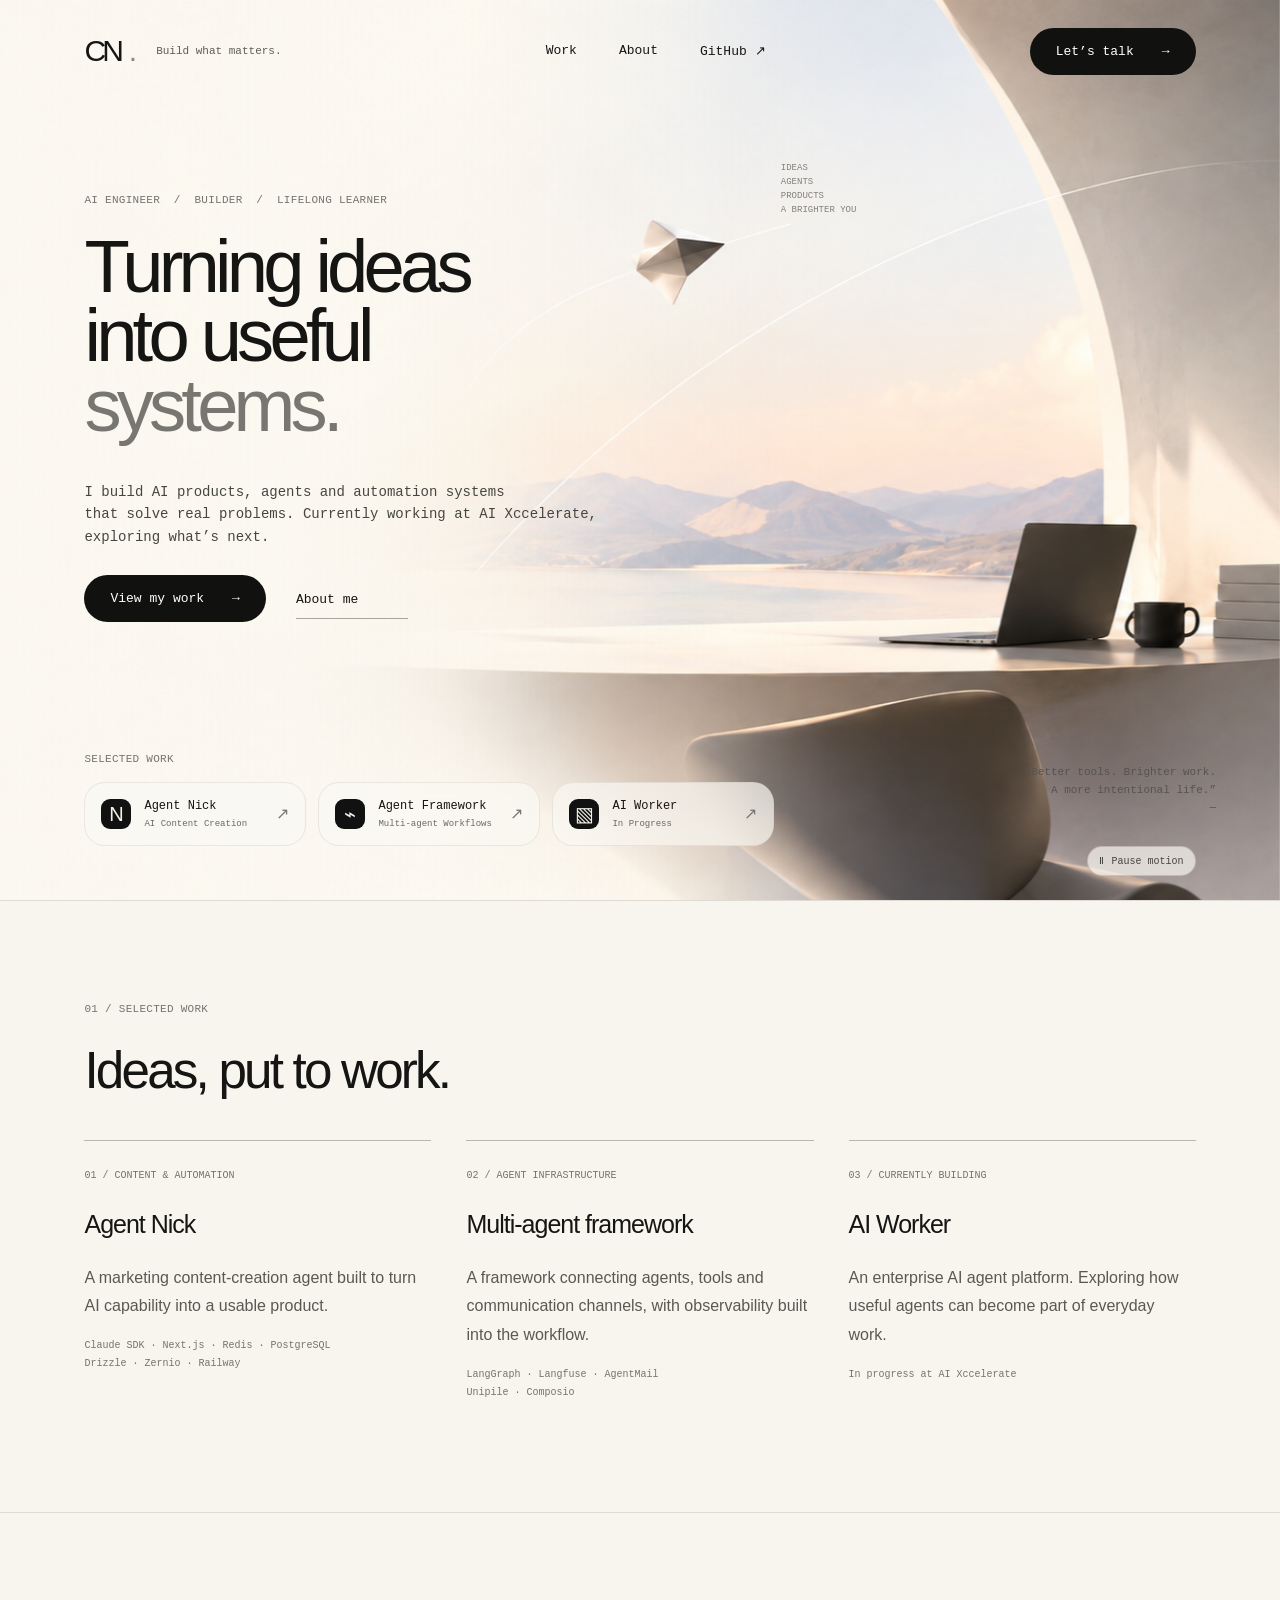
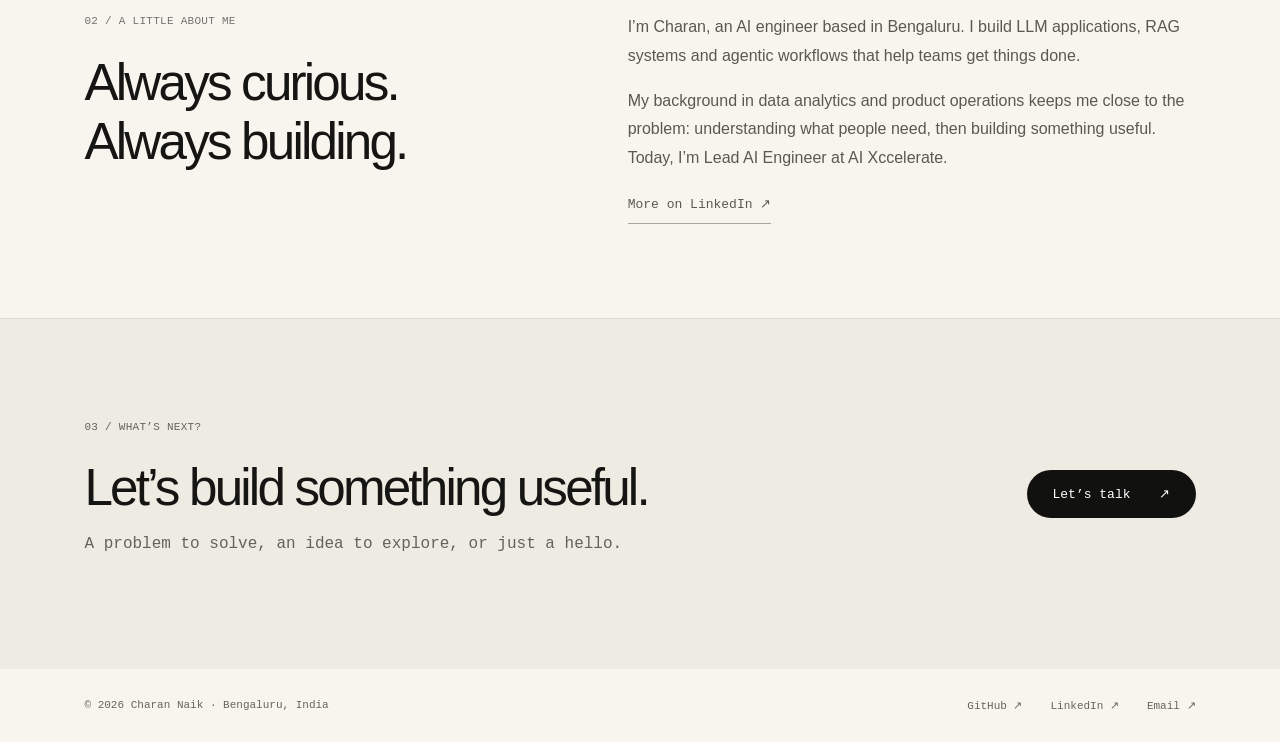
==== index.html @ dcaf759e "Build portfolio with warm workspace design and animated background" ====
<!doctype html>
<html lang="en">
<head>
<meta charset="utf-8">
<meta name="viewport" content="width=device-width,initial-scale=1">
<link rel="icon" href="data:,">
<title>Charan Naik — Build what matters.</title>
<meta name="description" content="Charan Naik builds AI products, agents, and automation systems. Explore selected work and get in touch.">
<style>
:root{--paper:#f8f5ef;--ink:#151513;--muted:#72716d;--line:#dedbd4;font-family:Arial,Helvetica,sans-serif;color:var(--ink);background:var(--paper)}
*{box-sizing:border-box}html{scroll-behavior:smooth}body{margin:0}a{color:inherit;text-decoration:none}button{font:inherit}a:focus-visible,summary:focus-visible{outline:2px solid #76664c;outline-offset:6px}::selection{background:#ded4c2}.mono,nav,.button,.text-link,.project-link,footer,summary{font-family:'SFMono-Regular',Consolas,'Liberation Mono',monospace}
.hero{position:relative;isolation:isolate;min-height:850px;height:100svh;max-height:1120px;overflow:hidden;padding:0 6.6%}.backdrop{position:absolute;inset:0;width:100%;height:100%;object-fit:cover;object-position:center;z-index:-2}.hero:after{content:'';position:absolute;inset:0;z-index:-1;background:linear-gradient(90deg,rgba(248,245,239,.45),transparent 65%)}
header{height:102px;display:flex;align-items:center;justify-content:space-between;gap:32px}.brand{display:flex;align-items:center;gap:23px}.monogram{font-size:30px;letter-spacing:-4px}.monogram span{color:#8b8982;padding-left:9px}.tagline{font-size:11px;color:#5d5c57}nav{display:flex;gap:42px;font-size:13px}nav a{padding:10px 0;border-bottom:1px solid transparent}nav a:hover{border-color:var(--ink)}.button{display:inline-flex;gap:28px;align-items:center;justify-content:center;background:#111210;color:#fff;border-radius:40px;padding:16px 26px;font-size:13px;transition:transform .2s,background .2s}.button:hover{background:#34352f;transform:translateY(-2px)}.intro{padding-top:clamp(75px,10vh,140px);max-width:680px}.eyebrow{font-size:11px;font-weight:400;letter-spacing:.025em;color:#74736f;margin:0 0 22px;line-height:1.6}h1{font-size:clamp(66px,5.8vw,104px);font-weight:400;letter-spacing:-.065em;line-height:.94;margin:0}h1 span{color:#777671}.description{font-size:14px;line-height:1.6;max-width:545px;margin:40px 0 27px;color:#464641}.actions{display:flex;align-items:center;gap:30px}.text-link{padding:14px 0 11px;border-bottom:1px solid #a7a59e;min-width:112px;font-size:13px}.text-link:hover{border-color:#111}.selected{position:absolute;bottom:6%;left:6.6%;width:min(690px,62%)}.selected .eyebrow{margin-bottom:13px}.project-links{display:grid;grid-template-columns:repeat(3,1fr);gap:12px}.project-link{display:flex;align-items:center;gap:13px;border:1px solid rgba(195,190,180,.3);border-radius:21px;padding:16px;background:rgba(250,248,243,.7);backdrop-filter:blur(10px);transition:background .2s,transform .2s}.project-link:hover{background:#fff;transform:translateY(-4px)}.project-icon{width:30px;height:30px;background:#111;color:#f4f3eb;border-radius:9px;display:grid;place-items:center;font:20px Arial;flex-shrink:0}.project-link strong{font-size:12px;font-weight:400;display:block}.project-link small{font-size:9px;color:#696862;display:block;margin-top:6px;white-space:nowrap}.arrow{margin-left:auto;color:#777}.floating-note{position:absolute;left:61%;top:18%;font-size:9px;line-height:1.55;color:#818079}.quote{position:absolute;right:5%;bottom:8%;font-size:11px;line-height:1.6;text-align:right;color:#55544f}.section{padding:100px 6.6%;border-top:1px solid var(--line)}.section h2{font-size:clamp(38px,4vw,64px);font-weight:400;letter-spacing:-.055em;margin:0 0 40px}.work-grid{display:grid;grid-template-columns:repeat(3,1fr);gap:35px}.work-card{border-top:1px solid #b9b6ad;padding-top:23px;scroll-margin-top:40px}.work-card h3{font-weight:400;font-size:25px;letter-spacing:-.04em}.work-card p,.about-copy{font-size:16px;line-height:1.8;color:#595951}.work-card .mono{font-size:10px;line-height:1.8;color:#77736a}.about{display:grid;grid-template-columns:1fr 1.2fr;gap:70px}.about-copy{max-width:660px}.about-copy p:first-child{margin-top:0}.contact{background:#eeebe3;display:flex;align-items:center;justify-content:space-between;gap:32px}.contact h2{margin-bottom:18px}.contact p{color:#64625b}footer{padding:30px 6.6%;display:flex;justify-content:space-between;gap:25px;font-size:11px;color:#66645d}footer div{display:flex;gap:28px}
@media(min-width:1700px){.intro{padding-top:12vh}}@media(max-width:1100px){.hero{min-height:800px}nav{gap:23px}.tagline{display:none}.intro{max-width:580px}h1{font-size:80px}.selected{width:76%}.floating-note{left:72%}.quote{display:none}.description{max-width:460px}.project-link small{font-size:8px}}
@media(max-width:700px){.hero{height:auto;min-height:960px;padding:0 7%}.backdrop{object-position:66% center;opacity:.5}.hero:after{background:linear-gradient(180deg,rgba(248,245,239,.9) 0%,rgba(248,245,239,.88) 49%,rgba(248,245,239,.05) 74%,#f8f5ef 100%)}header{height:86px;gap:15px}nav{gap:18px;font-size:11px}header>.button{display:none}.intro{padding-top:60px}h1{font-size:clamp(52px,10.8vw,74px)}.eyebrow{font-size:9px}.description{font-size:12px;margin-top:30px;max-width:420px}.button,.text-link{font-size:12px}.floating-note{display:none}.selected{position:relative;left:auto;bottom:auto;width:100%;margin-top:170px;padding-bottom:34px}.project-links{grid-template-columns:1fr}.project-link{padding:12px 16px;border-radius:15px}.project-link small{font-size:10px}.section{padding:64px 7%}.work-grid,.about{grid-template-columns:1fr;gap:35px}.about h2{margin-bottom:0}.contact{display:block}.contact>.button{margin-top:20px}footer{flex-direction:column;padding:25px 7%}footer div{gap:20px}}
@media(prefers-reduced-motion:reduce){html{scroll-behavior:auto}*{transition:none!important}}

.scene{position:absolute;inset:0;z-index:-2;pointer-events:none;transform:translate3d(var(--scene-x,0px),var(--scene-y,0px),0);transition:transform 1.6s cubic-bezier(.2,.7,.2,1)}
.scene .backdrop{z-index:0;animation:scene-drift 22s ease-in-out infinite alternate;will-change:transform}
.sunlight{position:absolute;inset:-12%;background:radial-gradient(ellipse at 76% 45%,rgba(255,228,183,.24),transparent 42%);mix-blend-mode:soft-light;animation:light-drift 16s ease-in-out infinite alternate}
@keyframes scene-drift{from{transform:scale(1.045) translate3d(-.6%,.3%,0)}to{transform:scale(1.105) translate3d(.7%,-.6%,0)}}
@keyframes light-drift{from{transform:translate3d(-3%,2%,0);opacity:.4}to{transform:translate3d(3%,-2%,0);opacity:1}}
.motion-toggle{position:absolute;right:6.6%;bottom:24px;display:flex;align-items:center;gap:8px;padding:8px 11px;border:1px solid rgba(100,96,86,.25);border-radius:20px;background:rgba(248,245,239,.7);color:#45453f;font:10px 'SFMono-Regular',Consolas,monospace;cursor:pointer;z-index:2}
.motion-toggle:focus-visible{outline:2px solid #76664c;outline-offset:4px}.motion-toggle:hover{background:#f8f5ef}
.hero.motion-paused .scene{transform:none}.hero.motion-paused .scene *{animation-play-state:paused}
@media(max-width:700px){.motion-toggle{bottom:10px;right:7%;font-size:9px}.selected{padding-bottom:58px}}
@media(prefers-reduced-motion:reduce){.scene{transform:none!important;transition:none}.scene .backdrop,.sunlight{animation:none!important}.motion-toggle{display:none}}
</style>
</head>
<body>
<main>
<section class="hero" aria-labelledby="headline">
<div class="scene" aria-hidden="true"><img class="backdrop" src="assets/workspace.png" alt="" fetchpriority="high"><div class="sunlight"></div></div>
<button class="motion-toggle" type="button" aria-pressed="false" aria-label="Pause background motion">Ⅱ <span>Pause motion</span></button>
<header><a class="brand" href="#" aria-label="Charan Naik home"><span class="monogram">CN<span>.</span></span><span class="tagline mono">Build what matters.</span></a><nav aria-label="Main navigation"><a href="#work">Work</a><a href="#about">About</a><a href="https://github.com/Charan071" target="_blank" rel="noopener noreferrer">GitHub ↗</a></nav><a class="button" href="mailto:charan@aixccelerate.com">Let’s talk <span aria-hidden="true">→</span></a></header>
<div class="intro"><p class="eyebrow mono">AI ENGINEER &nbsp;/&nbsp; BUILDER &nbsp;/&nbsp; LIFELONG LEARNER</p><h1 id="headline">Turning ideas<br>into useful<br><span>systems.</span></h1><p class="description mono">I build AI products, agents and automation systems<br class="desktop-break"> that solve real problems. Currently working at AI Xccelerate, exploring what’s next.</p><div class="actions"><a class="button" href="#work">View my work <span aria-hidden="true">→</span></a><a class="text-link" href="#about">About me</a></div></div>
<div class="floating-note mono" aria-hidden="true">IDEAS<br>AGENTS<br>PRODUCTS<br>A BRIGHTER YOU</div>
<div class="selected"><p class="eyebrow mono">SELECTED WORK</p><div class="project-links"><a class="project-link" href="#nick"><span class="project-icon">N</span><span><strong>Agent Nick</strong><small>AI Content Creation</small></span><span class="arrow">↗</span></a><a class="project-link" href="#agents"><span class="project-icon">⌁</span><span><strong>Agent Framework</strong><small>Multi-agent Workflows</small></span><span class="arrow">↗</span></a><a class="project-link" href="#worker"><span class="project-icon">▧</span><span><strong>AI Worker</strong><small>In Progress</small></span><span class="arrow">↗</span></a></div></div>
<p class="quote mono">“Better tools. Brighter work.<br>A more intentional life.”<br>—</p>
</section>
<section class="section" id="work"><p class="eyebrow mono">01 / SELECTED WORK</p><h2>Ideas, put to work.</h2><div class="work-grid"><article class="work-card" id="nick"><span class="mono">01 / CONTENT & AUTOMATION</span><h3>Agent Nick</h3><p>A marketing content-creation agent built to turn AI capability into a usable product.</p><p class="mono">Claude SDK · Next.js · Redis · PostgreSQL<br>Drizzle · Zernio · Railway</p></article><article class="work-card" id="agents"><span class="mono">02 / AGENT INFRASTRUCTURE</span><h3>Multi-agent framework</h3><p>A framework connecting agents, tools and communication channels, with observability built into the workflow.</p><p class="mono">LangGraph · Langfuse · AgentMail<br>Unipile · Composio</p></article><article class="work-card" id="worker"><span class="mono">03 / CURRENTLY BUILDING</span><h3>AI Worker</h3><p>An enterprise AI agent platform. Exploring how useful agents can become part of everyday work.</p><p class="mono">In progress at AI Xccelerate</p></article></div></section>
<section class="section about" id="about"><div><p class="eyebrow mono">02 / A LITTLE ABOUT ME</p><h2>Always curious.<br>Always building.</h2></div><div class="about-copy"><p>I’m Charan, an AI engineer based in Bengaluru. I build LLM applications, RAG systems and agentic workflows that help teams get things done.</p><p>My background in data analytics and product operations keeps me close to the problem: understanding what people need, then building something useful. Today, I’m Lead AI Engineer at AI Xccelerate.</p><a class="text-link" href="https://www.linkedin.com/in/charan-s-naik" target="_blank" rel="noopener noreferrer">More on LinkedIn ↗</a></div></section>
<section class="section contact" id="contact"><div><p class="eyebrow mono">03 / WHAT’S NEXT?</p><h2>Let’s build something useful.</h2><p class="mono">A problem to solve, an idea to explore, or just a hello.</p></div><a class="button" href="mailto:charan@aixccelerate.com">Let’s talk <span aria-hidden="true">↗</span></a></section>
</main><footer><span>© 2026 Charan Naik · Bengaluru, India</span><div><a href="https://github.com/Charan071">GitHub ↗</a><a href="https://www.linkedin.com/in/charan-s-naik">LinkedIn ↗</a><a href="mailto:charan@aixccelerate.com">Email ↗</a></div></footer>
<script>
(() => {
 const hero = document.querySelector('.hero');
 const toggle = document.querySelector('.motion-toggle');
 const reduced = matchMedia('(prefers-reduced-motion: reduce)');
 const pointer = matchMedia('(hover: hover) and (pointer: fine)');
 let paused = false;
 let visible = true;
 function update() {
   hero.classList.toggle('motion-paused', paused || !visible || document.hidden || reduced.matches);
   toggle.setAttribute('aria-pressed', String(paused));
   toggle.setAttribute('aria-label', paused ? 'Resume background motion' : 'Pause background motion');
   toggle.innerHTML = paused ? '▷ <span>Resume motion</span>' : 'Ⅱ <span>Pause motion</span>';
 }
 toggle.addEventListener('click', () => { paused = !paused; update(); });
 hero.addEventListener('pointermove', event => {
   if (paused || reduced.matches || !pointer.matches) return;
   const rect = hero.getBoundingClientRect();
   hero.style.setProperty('--scene-x', `${((event.clientX - rect.left) / rect.width - .5) * 14}px`);
   hero.style.setProperty('--scene-y', `${((event.clientY - rect.top) / rect.height - .5) * 10}px`);
 });
 hero.addEventListener('pointerleave', () => {
   hero.style.setProperty('--scene-x', '0px');
   hero.style.setProperty('--scene-y', '0px');
 });
 new IntersectionObserver(([entry]) => { visible = entry.isIntersecting; update(); }).observe(hero);
 document.addEventListener('visibilitychange', update);
 reduced.addEventListener('change', update);
 update();
})();
</script>
</body></html>
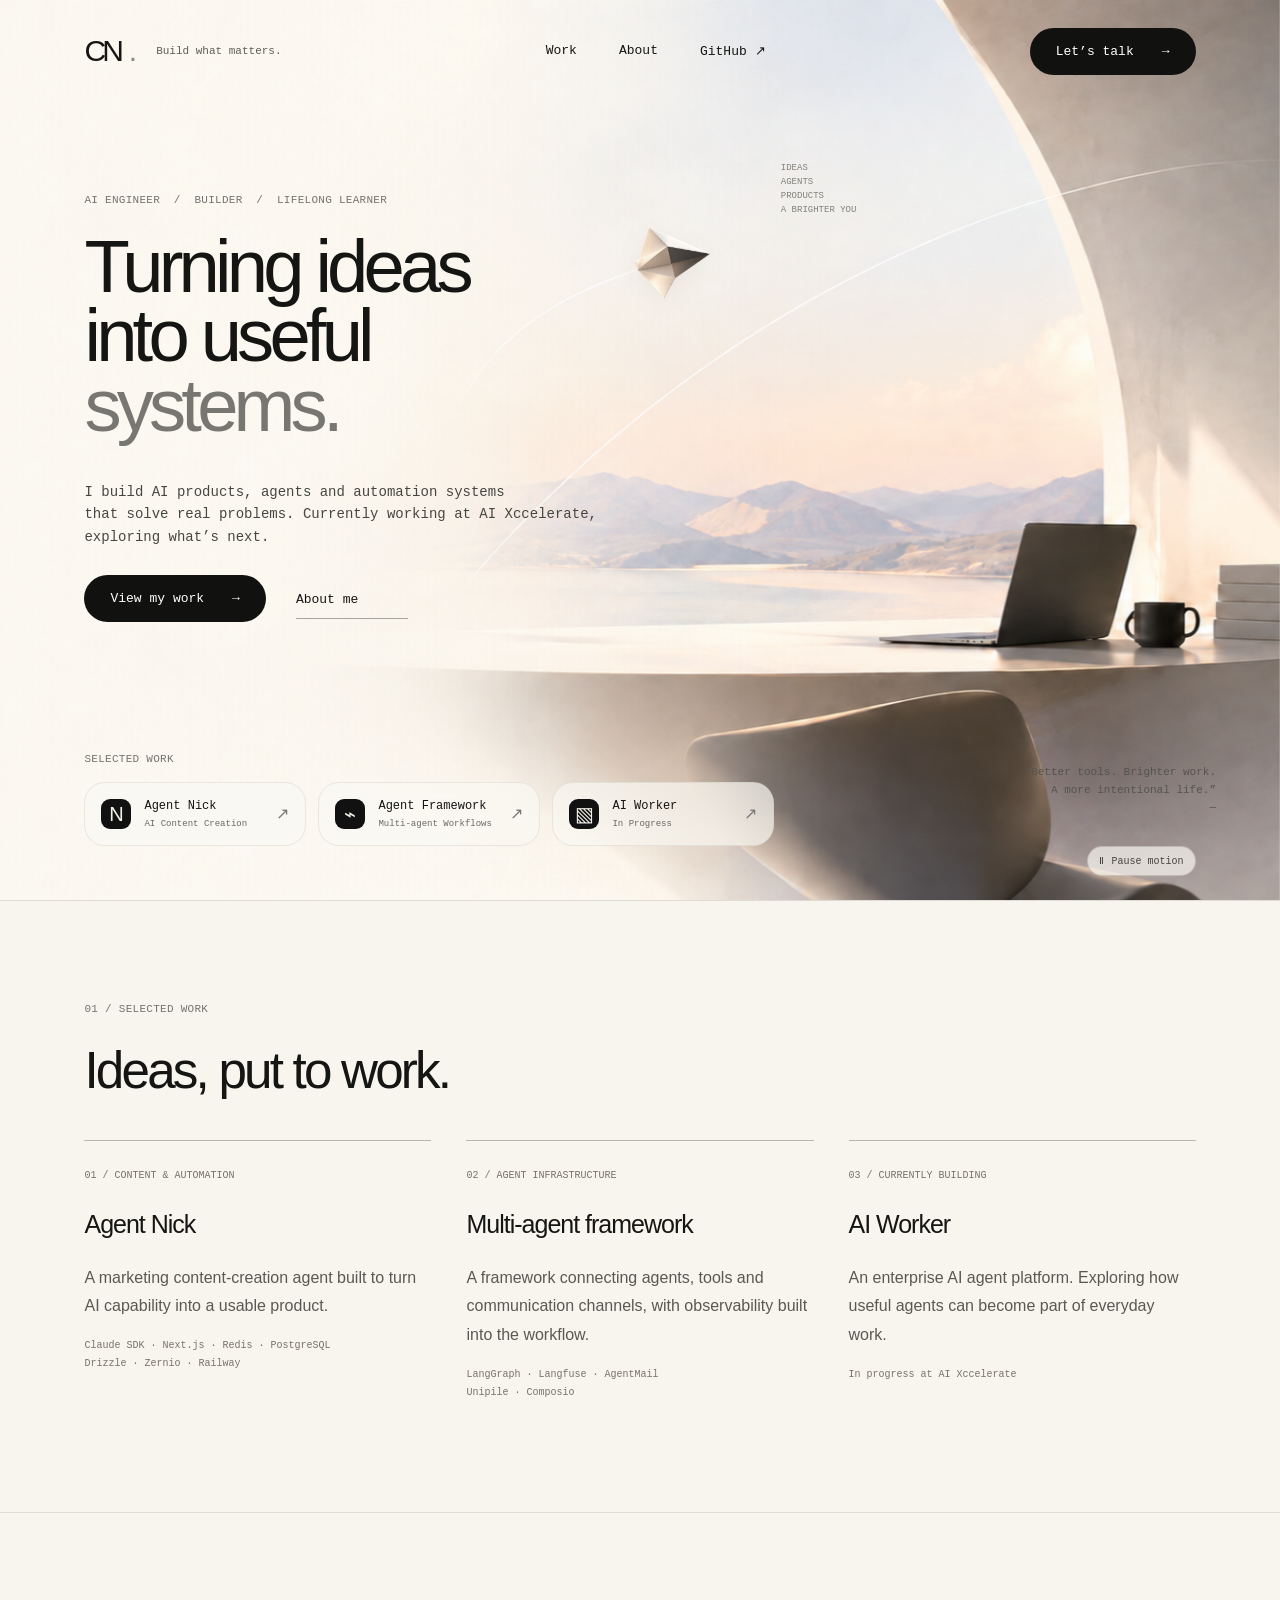
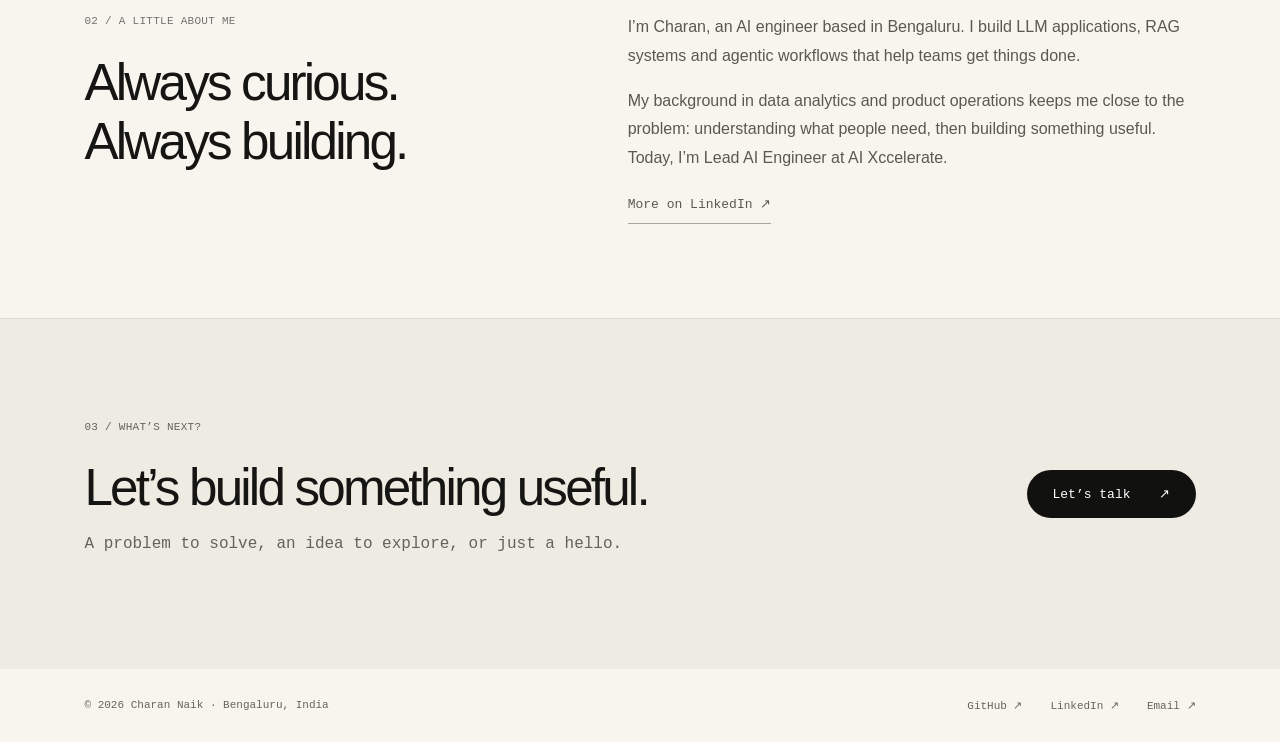
==== commit e60cf441: "Animate independent paper plane along scroll-driven flight path" ====
--- a/index.html
+++ b/index.html
@@ -25,12 +25,17 @@
 .hero.motion-paused .scene{transform:none}.hero.motion-paused .scene *{animation-play-state:paused}
 @media(max-width:700px){.motion-toggle{bottom:10px;right:7%;font-size:9px}.selected{padding-bottom:58px}}
 @media(prefers-reduced-motion:reduce){.scene{transform:none!important;transition:none}.scene .backdrop,.sunlight{animation:none!important}.motion-toggle{display:none}}
+
+.scroll-plane{position:absolute;left:52.5%;top:29%;width:clamp(82px,7.2vw,132px);height:auto;pointer-events:none;user-select:none;z-index:-1;transform:translate(-50%,-50%);will-change:transform;filter:drop-shadow(0 8px 12px rgba(71,58,40,.08))}
+@media(max-width:700px){.scroll-plane{left:79%;top:59%;width:76px}}
+@media(prefers-reduced-motion:reduce){.scroll-plane{will-change:auto}}
 </style>
 </head>
 <body>
 <main>
 <section class="hero" aria-labelledby="headline">
-<div class="scene" aria-hidden="true"><img class="backdrop" src="assets/workspace.png" alt="" fetchpriority="high"><div class="sunlight"></div></div>
+<div class="scene" aria-hidden="true"><img class="backdrop" src="assets/workspace-clean.png" alt="" fetchpriority="high"><div class="sunlight"></div></div>
+<img class="scroll-plane" src="assets/plane.png" alt="" aria-hidden="true" draggable="false">
 <button class="motion-toggle" type="button" aria-pressed="false" aria-label="Pause background motion">Ⅱ <span>Pause motion</span></button>
 <header><a class="brand" href="#" aria-label="Charan Naik home"><span class="monogram">CN<span>.</span></span><span class="tagline mono">Build what matters.</span></a><nav aria-label="Main navigation"><a href="#work">Work</a><a href="#about">About</a><a href="https://github.com/Charan071" target="_blank" rel="noopener noreferrer">GitHub ↗</a></nav><a class="button" href="mailto:charan@aixccelerate.com">Let’s talk <span aria-hidden="true">→</span></a></header>
 <div class="intro"><p class="eyebrow mono">AI ENGINEER &nbsp;/&nbsp; BUILDER &nbsp;/&nbsp; LIFELONG LEARNER</p><h1 id="headline">Turning ideas<br>into useful<br><span>systems.</span></h1><p class="description mono">I build AI products, agents and automation systems<br class="desktop-break"> that solve real problems. Currently working at AI Xccelerate, exploring what’s next.</p><div class="actions"><a class="button" href="#work">View my work <span aria-hidden="true">→</span></a><a class="text-link" href="#about">About me</a></div></div>
@@ -48,9 +53,31 @@
  const toggle = document.querySelector('.motion-toggle');
  const reduced = matchMedia('(prefers-reduced-motion: reduce)');
  const pointer = matchMedia('(hover: hover) and (pointer: fine)');
+ const plane = document.querySelector('.scroll-plane');
+ let flightFrame = 0;
  let paused = false;
+ function drawFlight() {
+   flightFrame = 0;
+   if (paused || document.hidden) return;
+   const rect = hero.getBoundingClientRect();
+   const mobile = rect.width <= 700;
+   const progress = reduced.matches ? 0 : Math.min(1, Math.max(0, -rect.top / (rect.height * .8)));
+   // A curved, reversible flight through the open right side of the hero.
+   const x = rect.width * (mobile ? .12 : .39) * Math.sin(progress * Math.PI / 2);
+   const y = rect.height * (mobile ? .34 : .64) * progress;
+   const bank = 12 * Math.sin(progress * Math.PI) + 40 * progress;
+   const scale = 1 - progress * .28;
+   plane.style.transform = `translate(-50%, -50%) translate3d(${x}px, ${y}px, 0) rotate(${bank}deg) scale(${scale})`;
+   plane.style.opacity = String(1 - Math.max(0, (progress - .78) / .22));
+ }
+ function requestFlight() {
+   if (!flightFrame) flightFrame = requestAnimationFrame(drawFlight);
+ }
+ window.addEventListener('scroll', requestFlight, { passive: true });
+ window.addEventListener('resize', requestFlight, { passive: true });
  let visible = true;
  function update() {
+   requestFlight();
    hero.classList.toggle('motion-paused', paused || !visible || document.hidden || reduced.matches);
    toggle.setAttribute('aria-pressed', String(paused));
    toggle.setAttribute('aria-label', paused ? 'Resume background motion' : 'Pause background motion');
